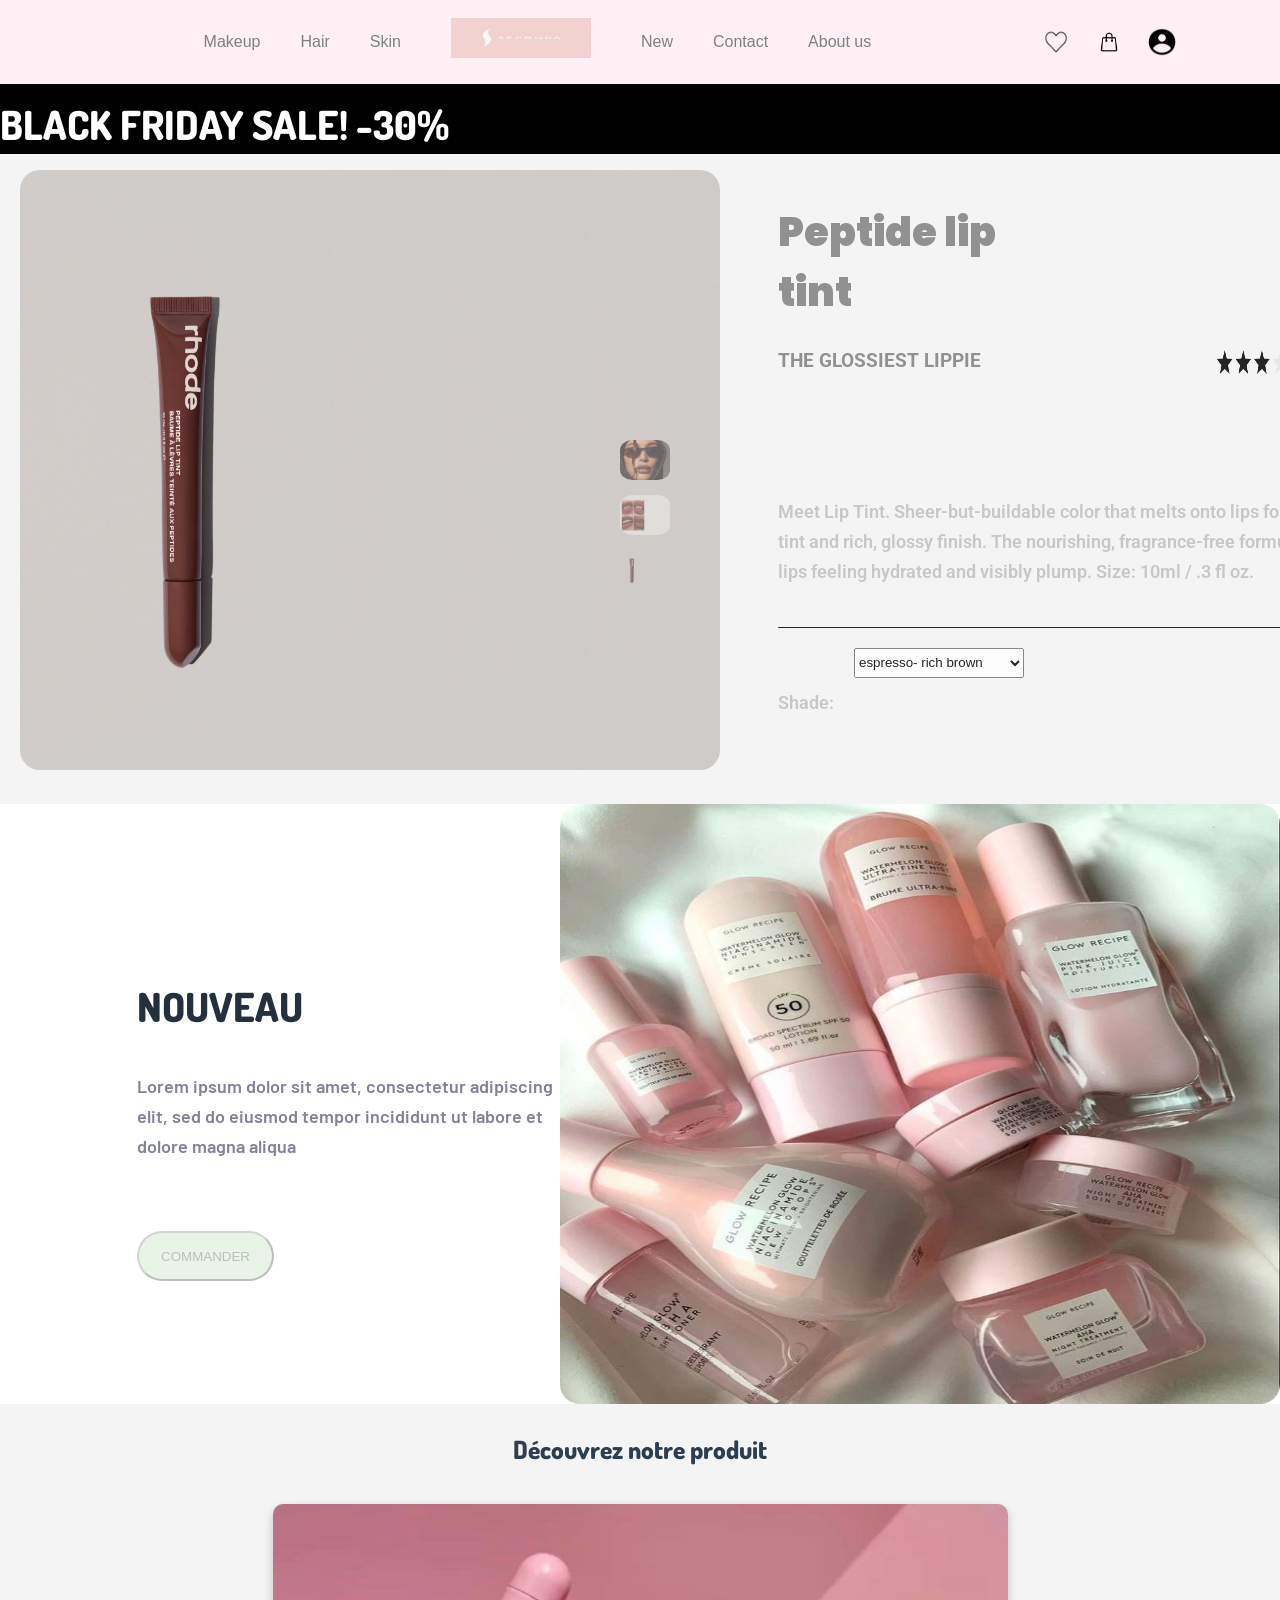
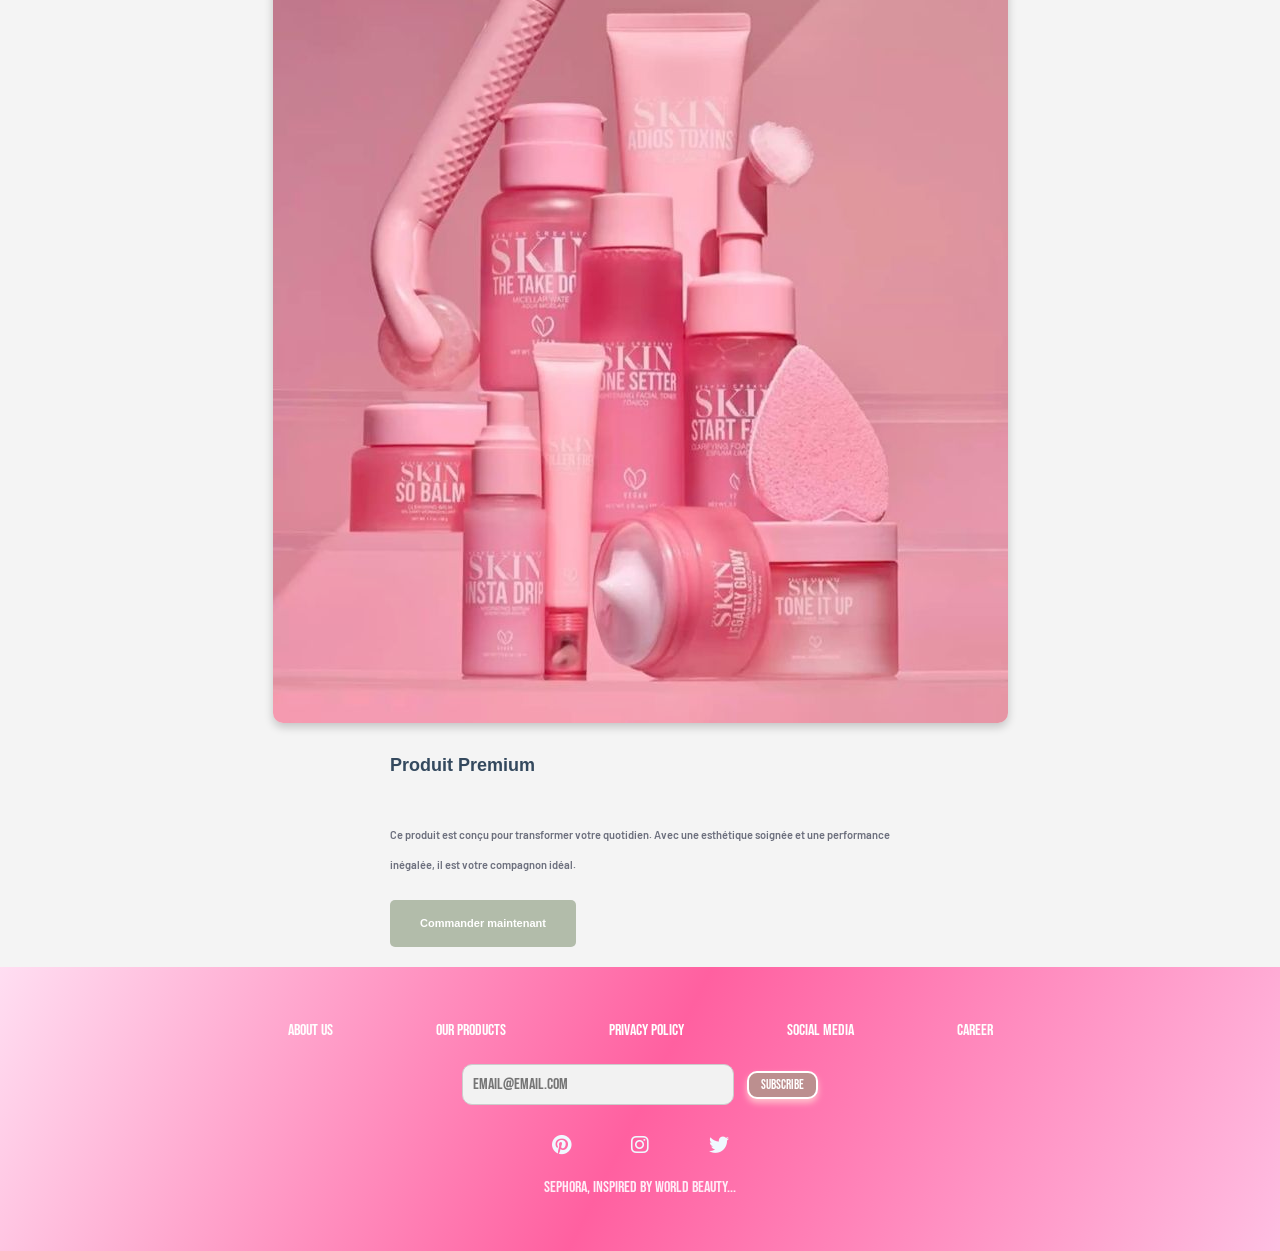
==== projet page2.html @ c13d5338 "Update projet page2.html" ====
<!DOCTYPE html>
<html lang="en">
<head>
    <meta charset="UTF-8">
    <title>Projet page2</title>
    <link rel="stylesheet" href="projet page2.css">
  <link href="https://cdnjs.cloudflare.com/ajax/libs/font-awesome/6.0.0-beta3/css/all.min.css" rel="stylesheet">
      
    <link rel="preconnect" href="https://fonts.googleapis.com">
<link rel="preconnect" href="https://fonts.gstatic.com" crossorigin>
<link href="https://fonts.googleapis.com/css2?family=Bebas+Neue&display=swap" rel="stylesheet">
    
    <link rel="preconnect" href="https://fonts.googleapis.com">
    <link rel="preconnect" href="https://fonts.gstatic.com" crossorigin>
    <link href="https://fonts.googleapis.com/css2?family=Poppins:ital,wght@0,100;0,200;0,300;0,400;0,500;0,600;0,700;0,800;0,900;1,100;1,200;1,300;1,400;1,500;1,600;1,700;1,800;1,900&display=swap" rel="stylesheet">
    <link rel="preconnect" href="https://fonts.googleapis.com">
    <link rel="preconnect" href="https://fonts.gstatic.com" crossorigin>
    <link href="https://fonts.googleapis.com/css2?family=Roboto:ital,wght@0,100;0,300;0,400;0,500;0,700;0,900;1,100;1,300;1,400;1,500;1,700;1,900&display=swap" rel="stylesheet">
      <link rel="preconnect" href="https://fonts.googleapis.com">
<link rel="preconnect" href="https://fonts.gstatic.com" crossorigin>
<link href="https://fonts.googleapis.com/css2?family=Edu+AU+VIC+WA+NT+Arrows:wght@400..700&display=swap" rel="stylesheet">
<link rel="preconnect" href="https://fonts.googleapis.com">
<link rel="preconnect" href="https://fonts.gstatic.com" crossorigin>
<link href="https://fonts.googleapis.com/css2?family=Sevillana&display=swap" rel="stylesheet">
<link rel="preconnect" href="https://fonts.googleapis.com">
<link rel="preconnect" href="https://fonts.gstatic.com" crossorigin>
<link href="https://fonts.googleapis.com/css2?family=Shadows+Into+Light&display=swap" rel="stylesheet">
<link rel="preconnect" href="https://fonts.googleapis.com">
<link rel="preconnect" href="https://fonts.gstatic.com" crossorigin>
<link href="https://fonts.googleapis.com/css2?family=Quattrocento:wght@400;700&display=swap" rel="stylesheet">
 <link rel="preconnect" href="https://fonts.googleapis.com">
<link rel="preconnect" href="https://fonts.gstatic.com" crossorigin>
<link href="https://fonts.googleapis.com/css2?family=Dosis:wght@200..800&display=swap" rel="stylesheet">
<link rel="preconnect" href="https://fonts.googleapis.com">
<link rel="preconnect" href="https://fonts.gstatic.com" crossorigin>
<link href="https://fonts.googleapis.com/css2?family=Barlow:ital,wght@0,100;0,200;0,300;0,400;0,500;0,600;0,700;0,800;0,900;1,100;1,200;1,300;1,400;1,500;1,600;1,700;1,800;1,900&display=swap" rel="stylesheet">
</head>
<body>
    <header>
        <div class="box">
            <nav>
            
              <a href="">Makeup</a>
              <a href="">Hair</a>
              <a href="">Skin</a>
           </nav>
           <div class="pic">
              <img src="Sephora rose.jpg" alt="">
           </div>
           <div class="things">
              <a href="projet.html">New</a>
              <a href="">Contact</a>
              <a href="">About us</a>
           </div>
        </div>
        
        <div class="amenities">
            <img src="heart icon.png" alt="">
            <img src="bag icon.png" alt="">
            <img src="login icon.png" alt="">
        </div>
        
    </header>
    <div class="titre">
        <h1>BLACK FRIDAY SALE!  -30%</h1>
    </div>
    <div class="stuff">
        <div class="left">
            <img src="rhode lip.webp" alt="">
            <div class="minis">
                 <img src="hailey.webp" alt="">
                 <img src="lips.webp" alt="">
                 <img src="rhode lip.webp" alt="">
            </div>
        </div>
        <div class="right">
            <div class="boite">
                <div class="line1">
                    <h1>Peptide lip tint</h1>
                    <img src="blackfriday.png" alt="">
                </div>
                <div class="line2">
                    <h3>THE GLOSSIEST LIPPIE</h3>
                    <img src="rating-removebg-preview.png" alt="">
                    <p>(425)</p>
                </div>
                <p>Meet Lip Tint. Sheer-but-buildable color that melts onto lips for a hint of tint and rich, glossy finish. The nourishing, fragrance-free formula leaves lips feeling hydrated and visibly plump. Size: 10ml / .3 fl oz.</p>
                <div class="trait"></div>
                <div class="choice">
                    <p>Shade: </p>
                    <select name="shades" id="shades">
                       <option value="espresso" selected>espresso- rich brown</option>
                       <option value="latte">latte- rose taupe</option>
                       <option value="mocha">mocha- spiced brown</option>
                       <option value="vanilla">vanilla- clear</option>
                    </select>
                </div>
                
            </div>
        </div>
    </div>


<div class="card">
            <div class="contents">
                <h1>NOUVEAU</h1>
                <p>Lorem ipsum dolor sit amet, consectetur adipiscing elit, sed do eiusmod tempor incididunt ut labore et dolore magna aliqua </p>
                <button>COMMANDER </button>
            </div>
            <div class="image-1">
                <img src="prod%20.jpg" alt="">
            </div>
        </div>
    <div class="product-page">
   
        <h1 class="product-title">Découvrez notre produit </h1>

  
        <div class="product-section">
            
            <div class="product-media">
                <img src="SKIN.jpg" alt="Image du produit">
            </div>

            
            <div class="product-info">
                <h2>Produit Premium</h2>
                <p>Ce produit est conçu pour transformer votre quotidien. Avec une esthétique soignée et une performance inégalée, il est votre compagnon idéal.</p>
                <a href="" class="order-button">Commander maintenant</a>
            </div>
        </div>
    </div>

    <footer>
  <div class="footer">

    <div class="row">
      <ul>
        <li><a href="#">About us</a></li>
        <li><a href="#">Our Products</a></li>
        <li><a href="#">Privacy Policy</a></li>
        <li><a href="#">Social media</a></li>
        <li><a href="#">Career</a></li>
      </ul>
    </div>

    <div class="inscription">
      <input class="email-input" type="text" placeholder="email@email.com">
      <input class="subscribe-button" type="submit" value="subscribe">
    </div>
    <div class=reseaux-niska>
    <i1 class="fa-brands fa-pinterest"></i1>
   <i2 class="fa-brands fa-instagram"></i2>
   <i3 class="fa-brands fa-twitter"></i3>
    </div>
    <div class="row">
      Sephora, inspired by world beauty...
    </div>
  </div>
</footer>

</body>
</html>
---- projet page2.css ----
* {
    margin: 0;
    padding: 0;
}

header{
  display :flex;
  justify-content: space-around;
  padding: 18px;
  background-color: #FFF0F5;
}
.box{
    display:flex; 
    margin-left: 100px;
}
nav {
    display: flex;
    align-items: center;
    gap: 40px;
}
.pic img{
    width: 140px;
    margin:0px 50px 0px 50px;

}
.things{
    display: flex;
    align-items: center;
    gap: 40px;
    

}
header img{
    width: 40px;
    height: 40px; 
}
.amenities{
    float:right; 
    display:flex; 
    align-items: center;
    gap:25px; 
}
.amenities img {
    height:28px; /* Ajustez la taille des icônes */
    width: 28px; /* Taille uniforme des icônes */
    cursor: pointer; /* Change le curseur au survol */
  }
a{
    text-decoration: none;
    color: grey;
}
.titre{
    height:55px;
    text-align:center;
    background-color: black;
    padding-top: 15px;
}
.titre h1{
    color:white; 
}
.stuff{
    display:flex;
    height:600px; 
    margin-top: 20px;
    align-items: center;
   
}
.left img{
    width:700px; 
    border-radius: 20px;
    height:600px; 
    margin-left: 20px;
    position: relative;
}
.minis{
    display:flex; 
    align-items: center;
    flex-direction: column;
    gap:15px;
    position:absolute; 
    top:440px; 
    left:600px; 

}
.minis img{
    border-radius: 25%;
    width:50px;
    height:40px; 
    opacity: 50%;

}
.right{
     width:720px; 
     padding-bottom:49px;
}
.boite{
    height:600px;
    margin-left: 45px; 
    margin-right:45px;
    background-color:#F5F5F5;
    opacity: 85%;
    border-radius: 20px;
    padding-left: 13px;

}
.line1{
    display:flex; 
    margin-bottom: 25px;
    margin-top: 55px;
    gap:290px;
}
.line1 h1{
    font-family: "Poppins", sans-serif;
    font-weight: 1000;
    line-height: 60px;
    color: gray; 
    margin-top: 25px;
}
.line1 img{
    width: 80px; 
    height:80px; 
    margin-top: 25px;
    
}
.line2{
    display:flex;  
    margin-bottom: 35px;

}
.line2 h3{
    margin-right: 230px;
}
.line2 img{
    height:30px; 
    width:100px; 
}
.line2 h3{
    font-family: "Roboto", sans-serif;
    color:gray; 
}
.boite p{
    margin-bottom: 40px;
    font-family: "Roboto", sans-serif;
    line-height: 30px;
    color:#C0C0C0; 
    
}
.trait {
    height:1px; 
    width:600px; 
    background-color: black;
    margin-bottom:20px;
    border-radius: 25px;
}
.choice{
    display:flex; 
    gap:20px;
    
}
select{
    width:170px; 
    height:30px;
    
}
body {
    font-family: Arial, sans-serif;
    margin: 0px;
    padding: 0px;
    background-color: #f4f4f4;
    color: #333;
    line-height: 1.6;
}


.product-page {
    max-width: 1200px;
    margin: 0 auto;
    padding: 20px;
}


.product-title {
    text-align: center;
    font-size: 25px;
    margin-bottom: 30px;
    color: #2c3e50;
}


.product-section {
    display: flex;
    flex-wrap: wrap;
    gap: 20px;
    justify-content: center;
    align-items: center;
}


.product-media img {
    width: 100%;
    border-radius: 10px;
    box-shadow: 0 4px 10px rgba(0, 0, 0, 0.2);
}


.product-info {
    width: 500px;
    text-align: left;
}

.product-info h2 {
    font-size: 18px;
    margin-bottom: 10px;
    color: #34495e;
}

.product-info p {
    font-size: 11px;
    margin-bottom: 20px;
    color: #6c6f7d;
}


.order-button {
    display: inline-block;
    background-color: #b2bcaa;
    color: #fff;
    padding: 15px 30px;
    text-decoration: none;
    font-size: 11px;
    font-weight: bold;
    border-radius: 5px;
    transition: background-color 0.3s ease;
}


.card{
display: flex;
justify-content: space-between;
width: 100%;
height: 600px;
background-color: white;
margin-top: 30px;
}
.card img{
   width: 720px;
   height: 600px;
   float: right;
    border-radius: 20px;
}
.contents{
   width: 445px;
   height: 246px;
    margin-top: 177px;
    margin-left: 137px;
}
.contents button{
    position: relative;
    top:30px;
    width: 137px;
    height: 50px;
    border-radius: 28px;
    opacity: 25%;
    background-color:#a6d49f;
    color:black;
}
p{
    margin-top: 40px;
    font-family: "Barlow",sans-serif;
    font-size: 18px;
    font-weight: 600;
    line-height: 30px;
    color:#808397;
    margin-bottom: 40px;
}
 h1{
    font-family: "Dosis",sans-serif;
    font-size: 40px;
    font-weight: 800;
    line-height: 50.56px;
    text-align: left;
    color:#24303E;
}
.card a{
    font-family: "Dosis",sans-serif;
    font-size: 15px;
    font-weight: 800;
    line-height: 25px;
    letter-spacing: 1px;
    text-align: left;
    text-underline-position: from-font;
    text-decoration-line: #FAD400;
    margin-top:40px;
}

.shade-selector {
    display: flex;
    flex-direction: column;
    align-items: flex-start;
    gap: 15px;
    margin-top: 40px;
}

.shade-group {
    display: flex;
    flex-direction: column;
    gap: 10px;
}

.shade-title {
    font-size: 16px;
    font-weight: bold;
    color: black;
}

.shades {
    display: flex;
    gap: 10px;
}

.shade-circle {
    width: 30px;
    height: 30px;
    border-radius: 50%;
    border: 1px solid #ddd;
    box-shadow: 0 2px 4px rgba(0, 0, 0, 0.1);
    cursor: pointer;
}

.buy-button {
    background-color: #4b2e1c; /* Brown color */
    color: white;
    padding: 10px 25px;
    border-radius: 25px; /* Rounded edges */
    text-align: center;
    font-size: 16px;
    font-weight: bold;
    box-shadow: 0 4px 6px rgba(0, 0, 0, 0.2);
    cursor: pointer;
}

.footer {
      padding: 30px 0;
      text-align: center;
      font-family: "Bebas Neue", sans-serif;
      font-weight: 400;
      font-style: normal;
      background: rgb(255, 190, 226);
      background: linear-gradient(297deg, rgba(255, 190, 226, 1) 0%, rgba(255, 96, 160, 1) 50%, rgba(255, 222, 242, 1) 100%);
    }

    .footer .row {
      width: 100%;
      margin: 1% 0;
      padding: 0.6% 0;
      color: #ffedf7;
      font-size: 16px;
    }

    .footer .row a {
      text-decoration: none;
      color: white;
      transition: 0.5s;
    }

    .footer .row a:hover {
      color: white;
         font-weight: bolder;
        
    }

    .footer .row ul {
      width: 100%;
    }

    .footer .row ul li {
      display: inline-block;
      margin: 0px 50px;
    }



.email-input {
  background-color: #f2f2f2;  
  border-radius: 10px;          
  border: 1px solid #ccc; 
  padding: 10px;         
  font-size: 16px;     
  width: 250px;          
  margin-right: 10px;  
    font-family: "Bebas Neue", sans-serif;
}

.email-input:focus {
  border-color: darkseagreen;
  outline: none;    
}

.subscribe-button {

  border-radius: 10px;     
  color: white;           
  background-color: rosybrown;
  padding-left: 0.75rem;         
  padding-right: 0.75rem; 
  padding-top: 0.25rem;       
  padding-bottom: 0.25rem;      
  border: 2px solid white; 
  transition: all 0.3s ease;  
  box-shadow: 0px 4px 6px pink;
    font-family: "Bebas Neue", sans-serif;
    
cursor: pointer;
}

.subscribe-button:hover {
  background-color: darkseagreen;
  border-color: white;   
}

.subscribe-button:focus {
  outline: none;               
  box-shadow: 0 0 8px; 
}

.reseaux-niska {
    justify-content: center; 
    padding-top: 30px;
    color: aliceblue;
    font-size: 20px;
    display: flex;   
    gap: 60PX;  
     cursor: pointer;
}
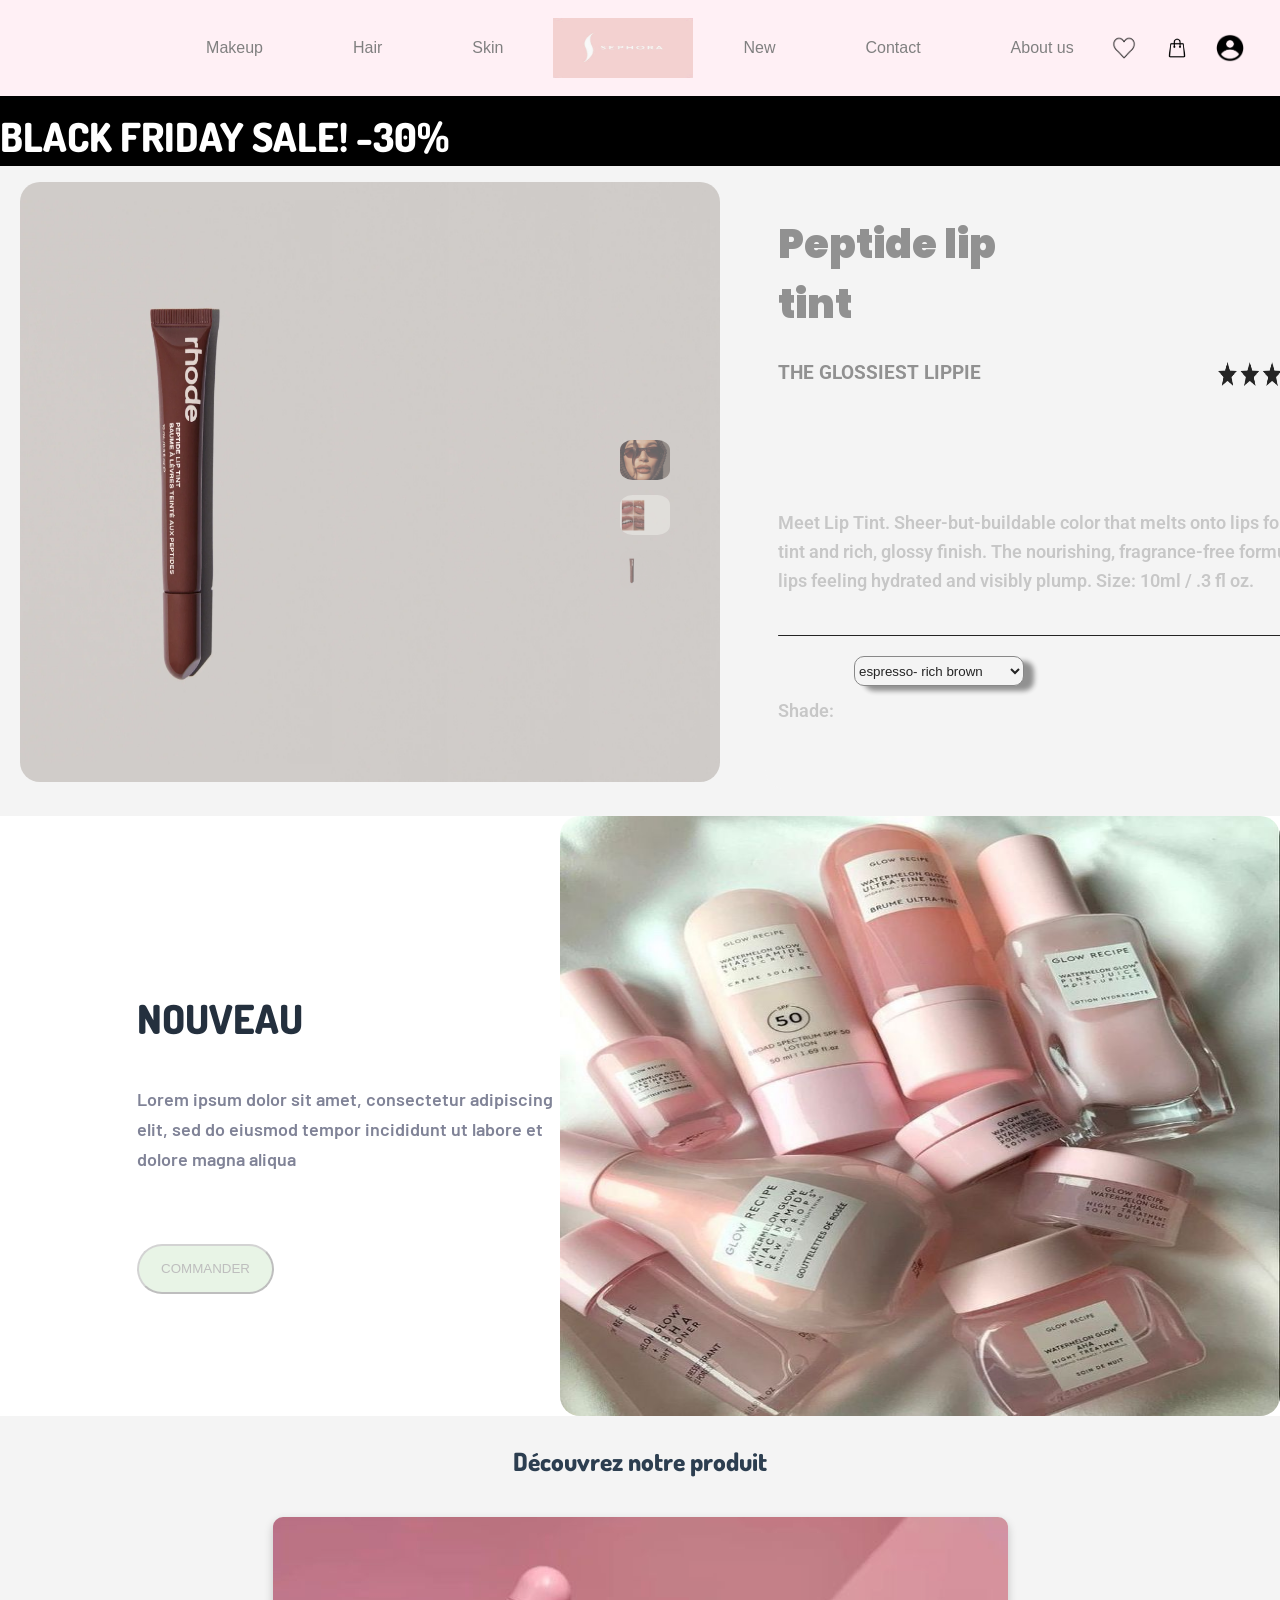
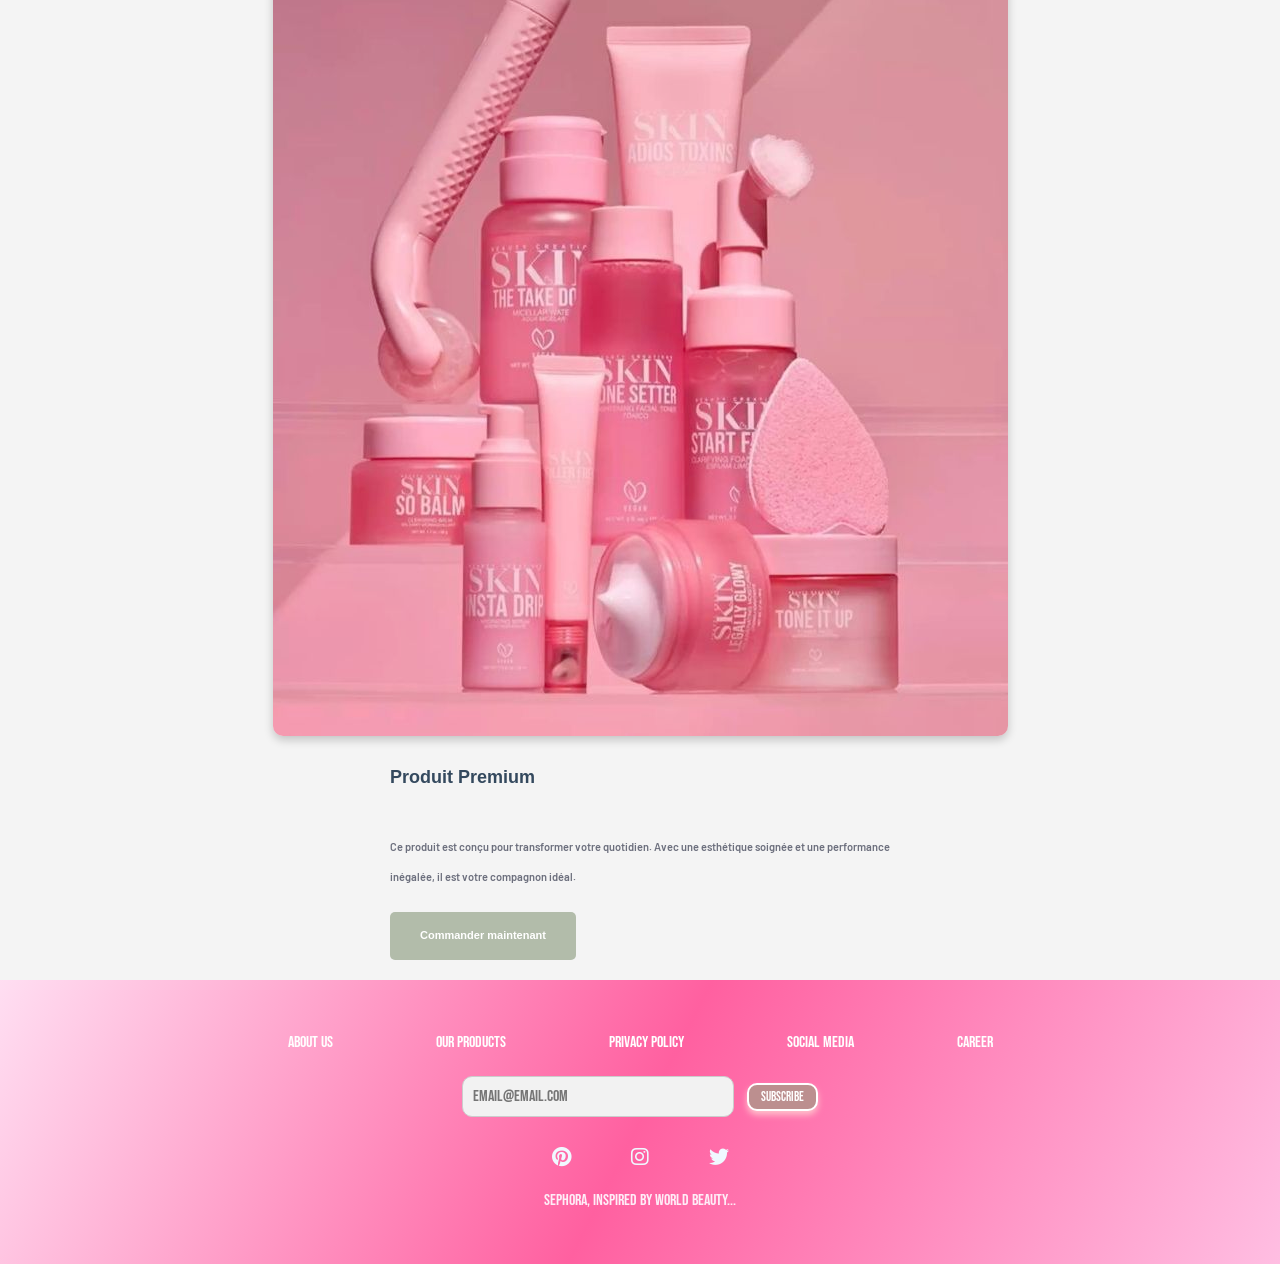
==== commit d17eae6a: "Update projet page2.html" ====
--- a/projet page2.html
+++ b/projet page2.html
@@ -99,8 +99,8 @@
             </div>
         </div>
     </div>
-
-
+    
+               
 <div class="card">
             <div class="contents">
                 <h1>NOUVEAU</h1>
--- a/projet page2.css
+++ b/projet page2.css
@@ -2,7 +2,6 @@
     margin: 0;
     padding: 0;
 }
-
 header{
   display :flex;
   justify-content: space-around;
@@ -11,22 +10,23 @@
 }
 .box{
     display:flex; 
-    margin-left: 100px;
+    margin-left: 170px;
+    height:60px;
 }
 nav {
     display: flex;
     align-items: center;
-    gap: 40px;
+    gap: 90px;
 }
 .pic img{
     width: 140px;
     margin:0px 50px 0px 50px;
-
+    height:60px;
 }
 .things{
     display: flex;
     align-items: center;
-    gap: 40px;
+    gap: 90px;
     
 
 }
@@ -132,7 +132,7 @@
 }
 .line2 img{
     height:30px; 
-    width:100px; 
+    width:120px; 
 }
 .line2 h3{
     font-family: "Roboto", sans-serif;
@@ -141,8 +141,9 @@
 .boite p{
     margin-bottom: 40px;
     font-family: "Roboto", sans-serif;
-    line-height: 30px;
+    line-height: 29px;
     color:#C0C0C0; 
+    
     
 }
 .trait {
@@ -160,8 +161,12 @@
 select{
     width:170px; 
     height:30px;
-    
-}
+    background-color:#F5F5F5;
+    box-shadow: 10px 5px 5px grey;
+    border-radius: 10px;
+    
+} 
+/*pourquoi body?*/
 body {
     font-family: Arial, sans-serif;
     margin: 0px;
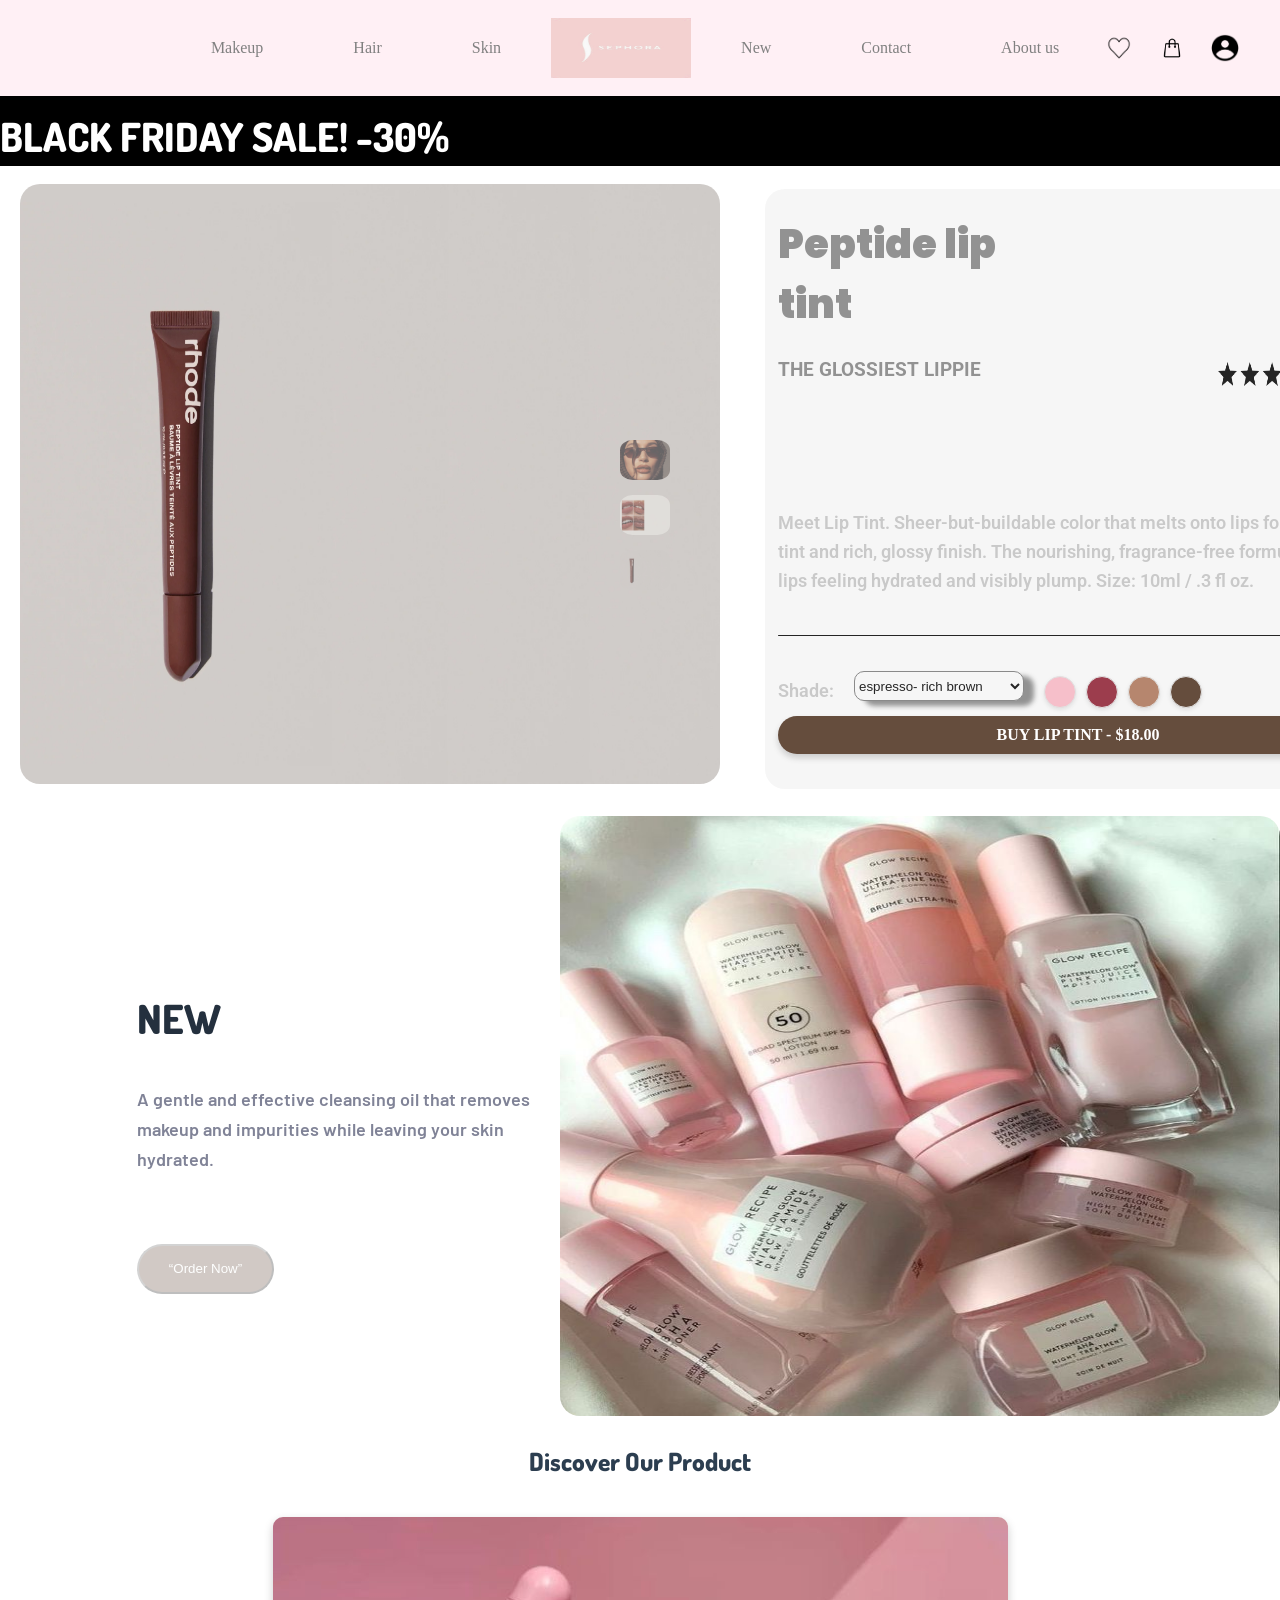
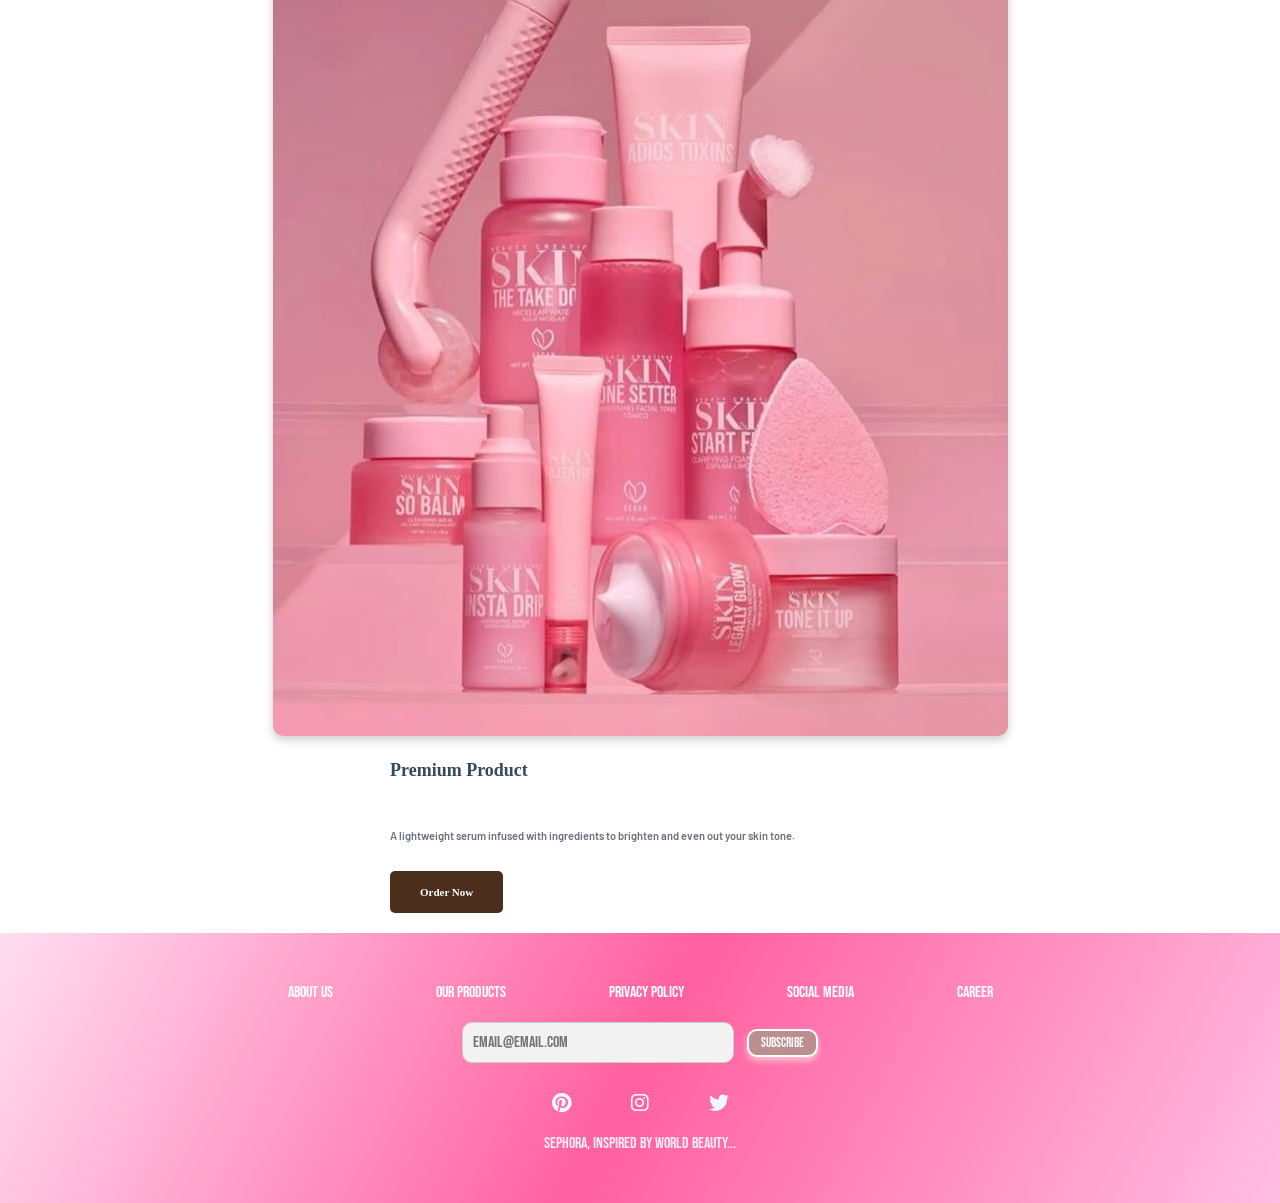
==== commit 5822066c: "Add files via upload" ====
--- a/projet page2.html
+++ b/projet page2.html
@@ -50,7 +50,7 @@
            <div class="things">
               <a href="projet.html">New</a>
               <a href="">Contact</a>
-              <a href="">About us</a>
+              <a href="projet page3.html">About us</a>
            </div>
         </div>
         
@@ -94,18 +94,31 @@
                        <option value="mocha">mocha- spiced brown</option>
                        <option value="vanilla">vanilla- clear</option>
                     </select>
+                       <div class="shade-selector">
+        
+            <div class="shades">
+                <div class="shade-circle1" ></div>
+                <div class="shade-circle2" ></div>
+                <div class="shade-circle3" ></div>
+                <div class="shade-circle4" ></div>
+            </div>
+            </div>
+
                 </div>
-                
-            </div>
+                         <div class="buy-button">
+            BUY LIP TINT - $18.00
         </div>
     </div>
+        </div>
+    </div>
+    
     
                
 <div class="card">
             <div class="contents">
-                <h1>NOUVEAU</h1>
-                <p>Lorem ipsum dolor sit amet, consectetur adipiscing elit, sed do eiusmod tempor incididunt ut labore et dolore magna aliqua </p>
-                <button>COMMANDER </button>
+                <h1>NEW</h1>
+                <p> A gentle and effective cleansing oil that removes makeup and impurities while leaving your skin hydrated. </p>
+                <button>“Order Now”</button>
             </div>
             <div class="image-1">
                 <img src="prod%20.jpg" alt="">
@@ -113,7 +126,7 @@
         </div>
     <div class="product-page">
    
-        <h1 class="product-title">Découvrez notre produit </h1>
+        <h1 class="product-title">Discover Our Product</h1>
 
   
         <div class="product-section">
@@ -124,9 +137,9 @@
 
             
             <div class="product-info">
-                <h2>Produit Premium</h2>
-                <p>Ce produit est conçu pour transformer votre quotidien. Avec une esthétique soignée et une performance inégalée, il est votre compagnon idéal.</p>
-                <a href="" class="order-button">Commander maintenant</a>
+                <h2>Premium Product</h2>
+                <p>A lightweight serum infused with ingredients to brighten and even out your skin tone.</p>
+                <a href="" class="order-button">Order Now</a>
             </div>
         </div>
     </div>
--- a/projet page2.css
+++ b/projet page2.css
@@ -150,15 +150,16 @@
     height:1px; 
     width:600px; 
     background-color: black;
-    margin-bottom:20px;
     border-radius: 25px;
 }
 .choice{
     display:flex; 
     gap:20px;
+    height: 50px;
     
 }
 select{
+    margin-top:35px;
     width:170px; 
     height:30px;
     background-color:#F5F5F5;
@@ -166,15 +167,76 @@
     border-radius: 10px;
     
 } 
-/*pourquoi body?*/
-body {
-    font-family: Arial, sans-serif;
-    margin: 0px;
-    padding: 0px;
-    background-color: #f4f4f4;
-    color: #333;
-    line-height: 1.6;
-}
+                .shade-selector{
+    display: flex;
+    flex-direction: column;
+    gap:15px;
+    margin-top: 40px;
+}
+
+.shade-group{
+    display: flex;
+    gap: 10px;
+    width: 30px;
+    height: 30px;
+
+}
+
+.shade-circle1 {
+     width: 30px;
+    height: 30px;
+
+    background-color: #f5b5c1;
+      border-radius: 50%;
+    border: 1px solid #ddd;
+    box-shadow: 0 2px 4px rgba(0, 0, 0, 0.1);
+    cursor: pointer;
+}
+
+.shade-circle2{
+        width: 30px;
+    height: 30px;
+    background-color: #8b1c2e;
+      border-radius: 50%;
+    border: 1px solid #ddd;
+    box-shadow: 0 2px 4px rgba(0, 0, 0, 0.1);
+    cursor: pointer;
+}
+
+
+.shade-circle3{
+        width: 30px;
+    height: 30px;
+    background-color: #aa7255;
+      border-radius: 50%;
+    border: 1px solid #ddd;
+    box-shadow: 0 2px 4px rgba(0, 0, 0, 0.1);
+    cursor: pointer;
+}
+
+.shade-circle4{
+        width: 30px;
+    height: 30px;
+    background-color: #4b2e1c;
+      border-radius: 50%;
+    border: 1px solid #ddd;
+    box-shadow: 0 2px 4px rgba(0, 0, 0, 0.1);
+    cursor: pointer;
+
+}
+.buy-button {
+    background-color: #4b2e1c; /* Brown color */
+    color: white;
+    padding: 10px 25px;
+    border-radius: 25px; /* Rounded edges */
+    text-align: center;
+    font-size: 16px;
+    font-weight: bold;
+    box-shadow: 0 4px 6px rgba(0, 0, 0, 0.2);
+    cursor: pointer;
+    margin-top:30px;
+}
+                
 
 
 .product-page {
@@ -228,7 +290,7 @@
 
 .order-button {
     display: inline-block;
-    background-color: #b2bcaa;
+    background-color: #4b2e1c;
     color: #fff;
     padding: 15px 30px;
     text-decoration: none;
@@ -266,8 +328,8 @@
     height: 50px;
     border-radius: 28px;
     opacity: 25%;
-    background-color:#a6d49f;
-    color:black;
+    background-color:#4b2e1c;
+    color:white;
 }
 p{
     margin-top: 40px;
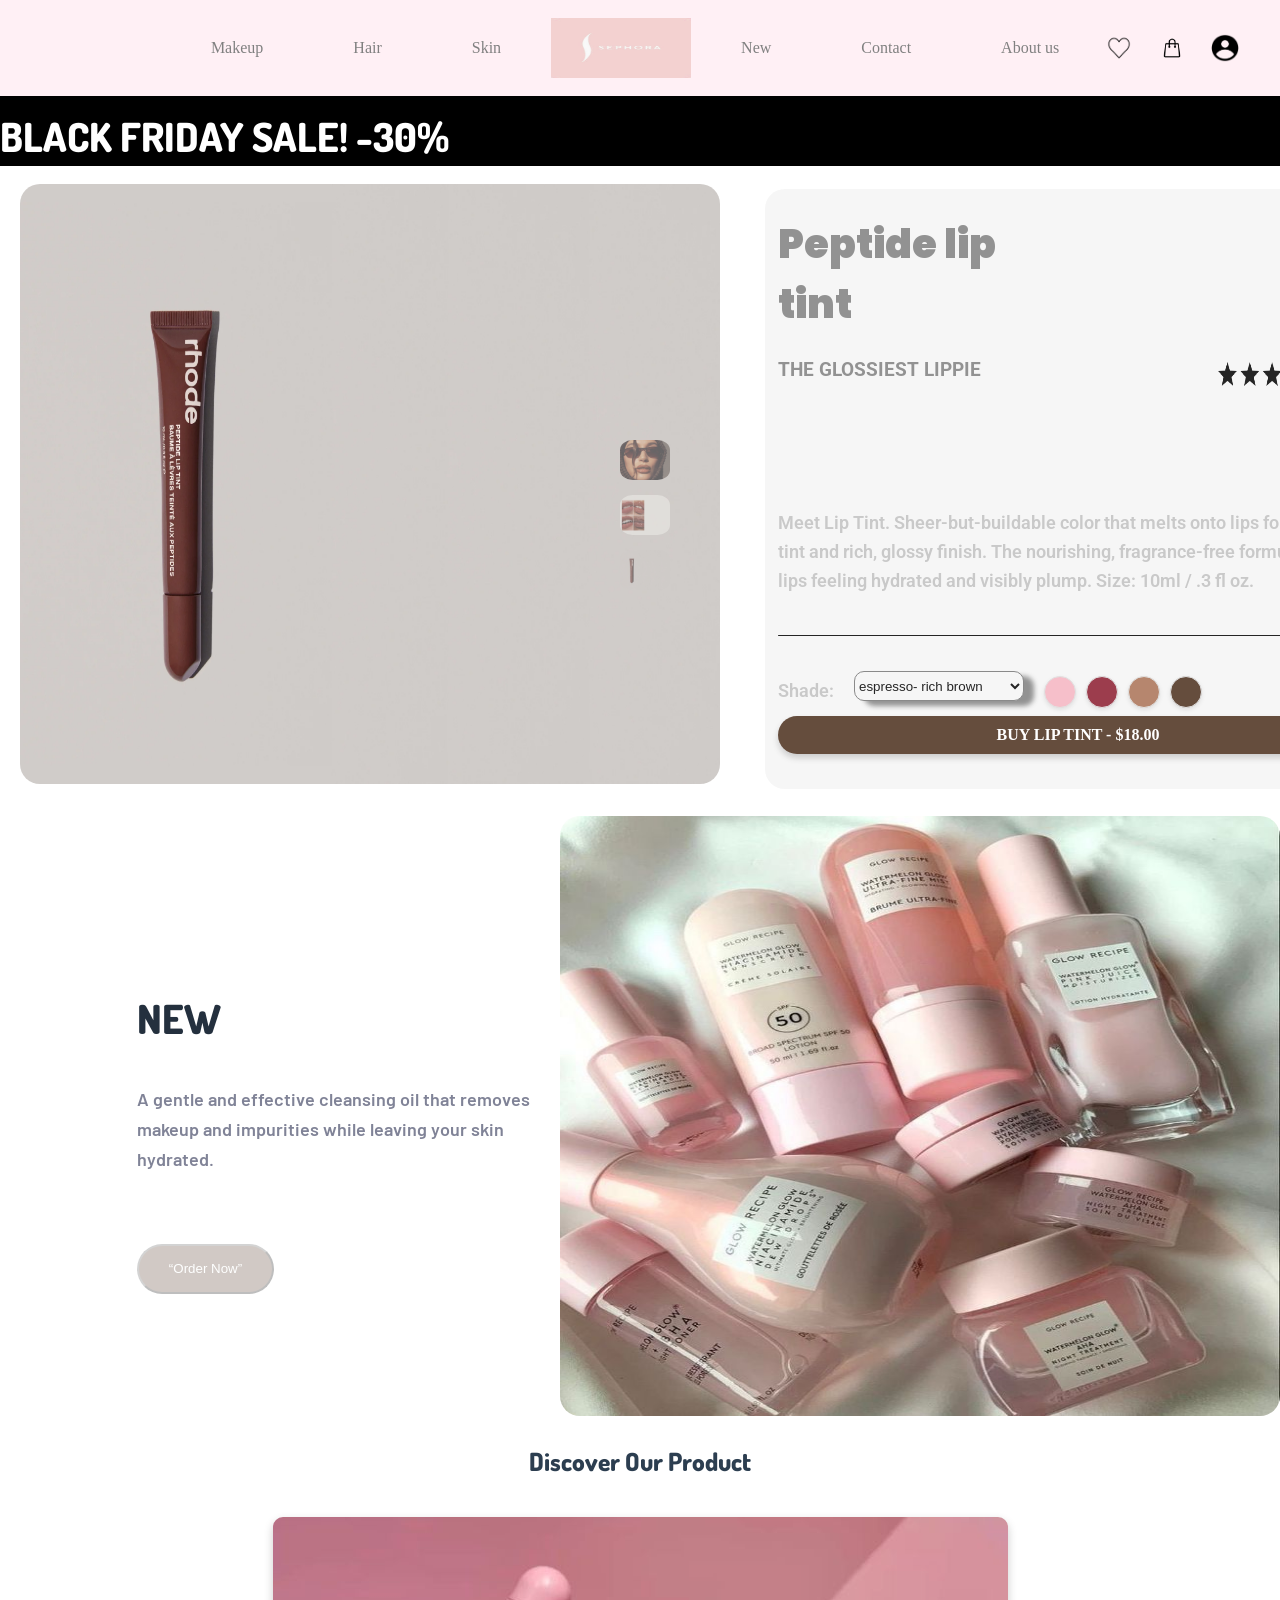
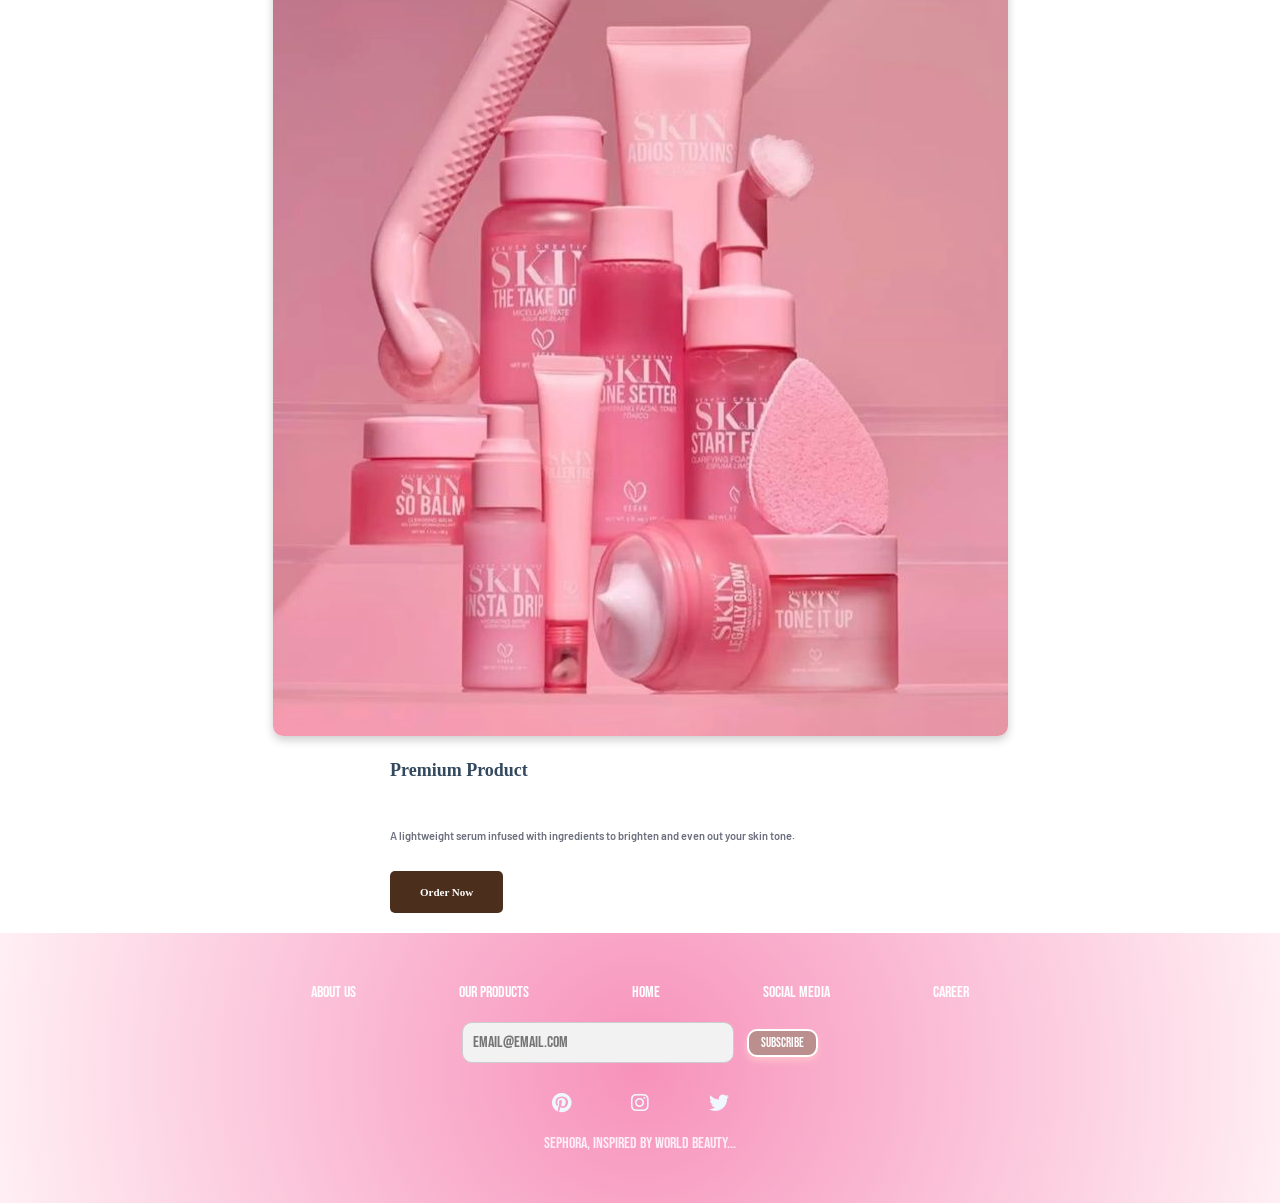
==== commit 61a22871: "Update projet page2.html" ====
--- a/projet page2.html
+++ b/projet page2.html
@@ -149,9 +149,10 @@
 
     <div class="row">
       <ul>
-        <li><a href="#">About us</a></li>
-        <li><a href="#">Our Products</a></li>
-        <li><a href="#">Privacy Policy</a></li>
+
+        <li><a href="projet page3.html">About us</a></li>
+        <li><a href="projet page2.html">Our Products</a></li>
+        <li><a href="projet.html">Home</a></li>
         <li><a href="#">Social media</a></li>
         <li><a href="#">Career</a></li>
       </ul>
--- a/projet page2.css
+++ b/projet page2.css
@@ -412,8 +412,9 @@
       font-family: "Bebas Neue", sans-serif;
       font-weight: 400;
       font-style: normal;
-      background: rgb(255, 190, 226);
-      background: linear-gradient(297deg, rgba(255, 190, 226, 1) 0%, rgba(255, 96, 160, 1) 50%, rgba(255, 222, 242, 1) 100%);
+
+    background: rgb(247,146,187);
+background: radial-gradient(circle, rgba(247,146,187,1) 0%, rgba(255,239,244,1) 100%);
     }
 
     .footer .row {
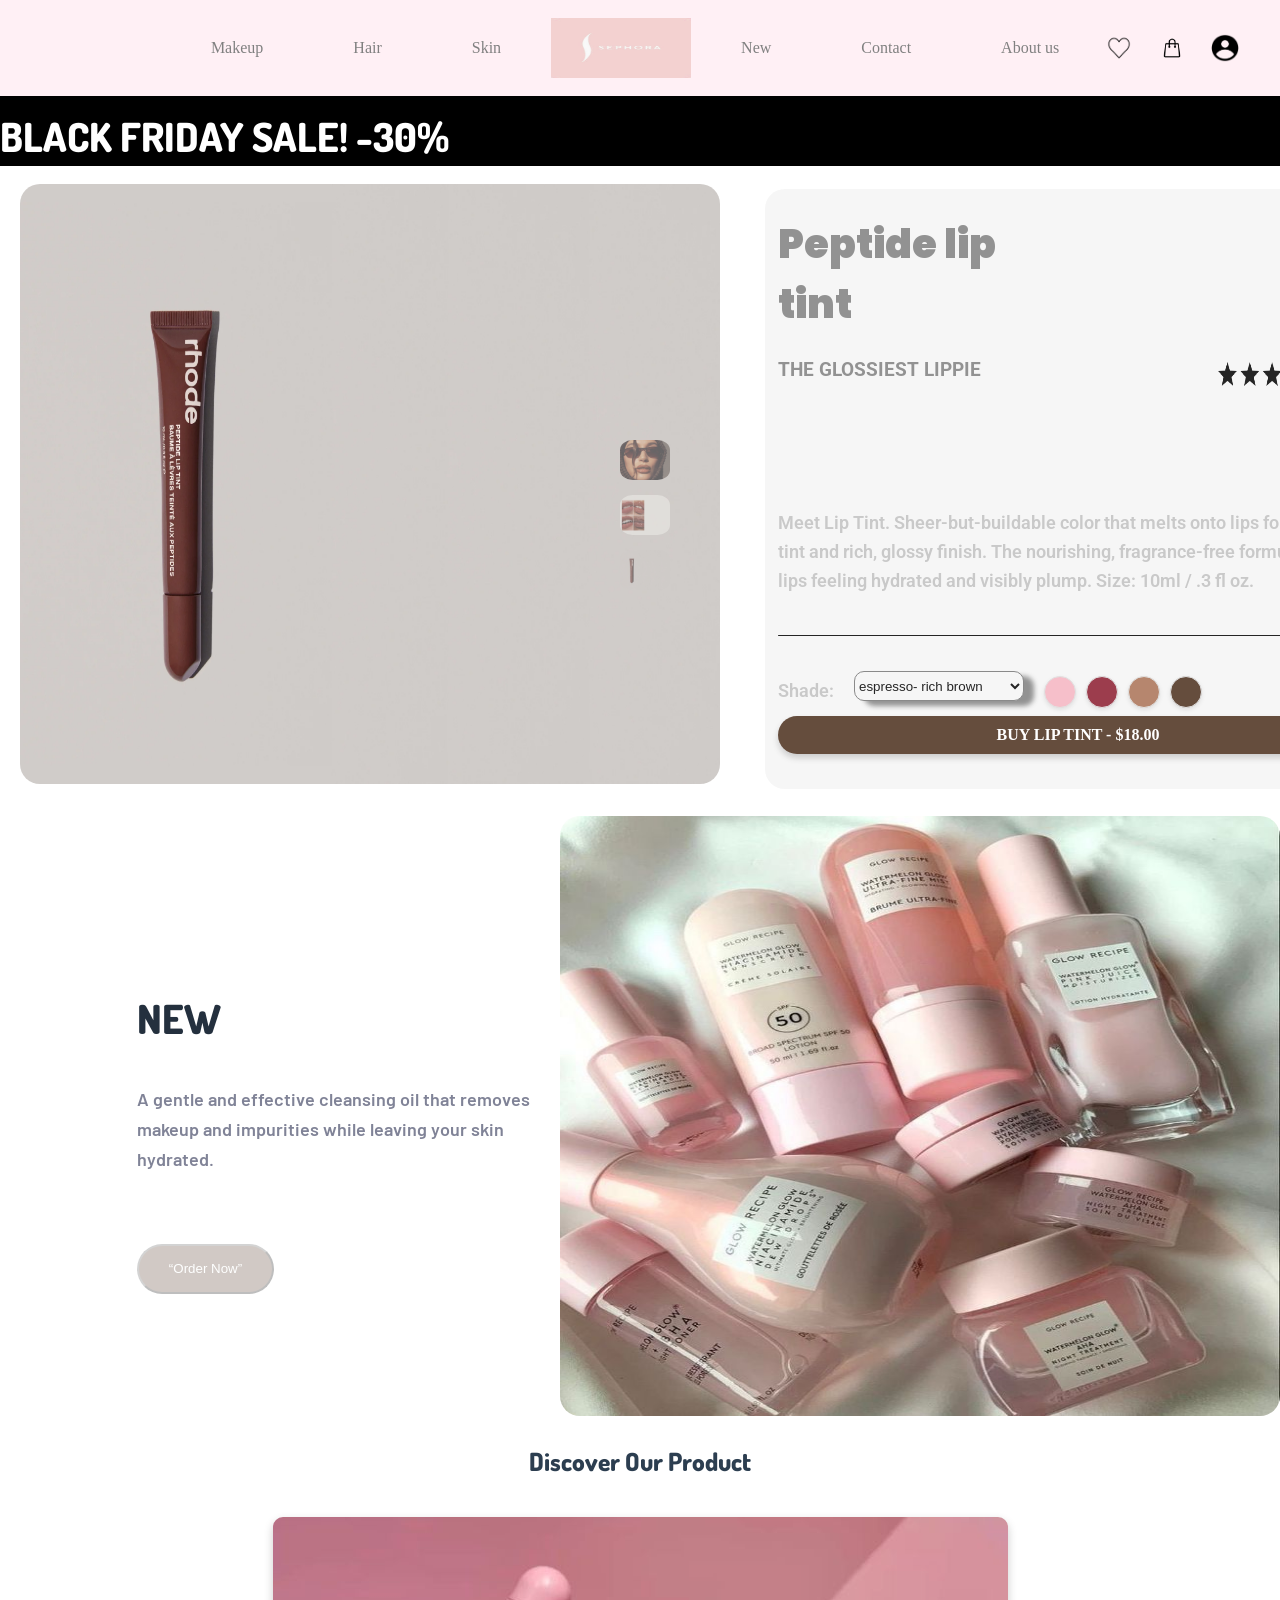
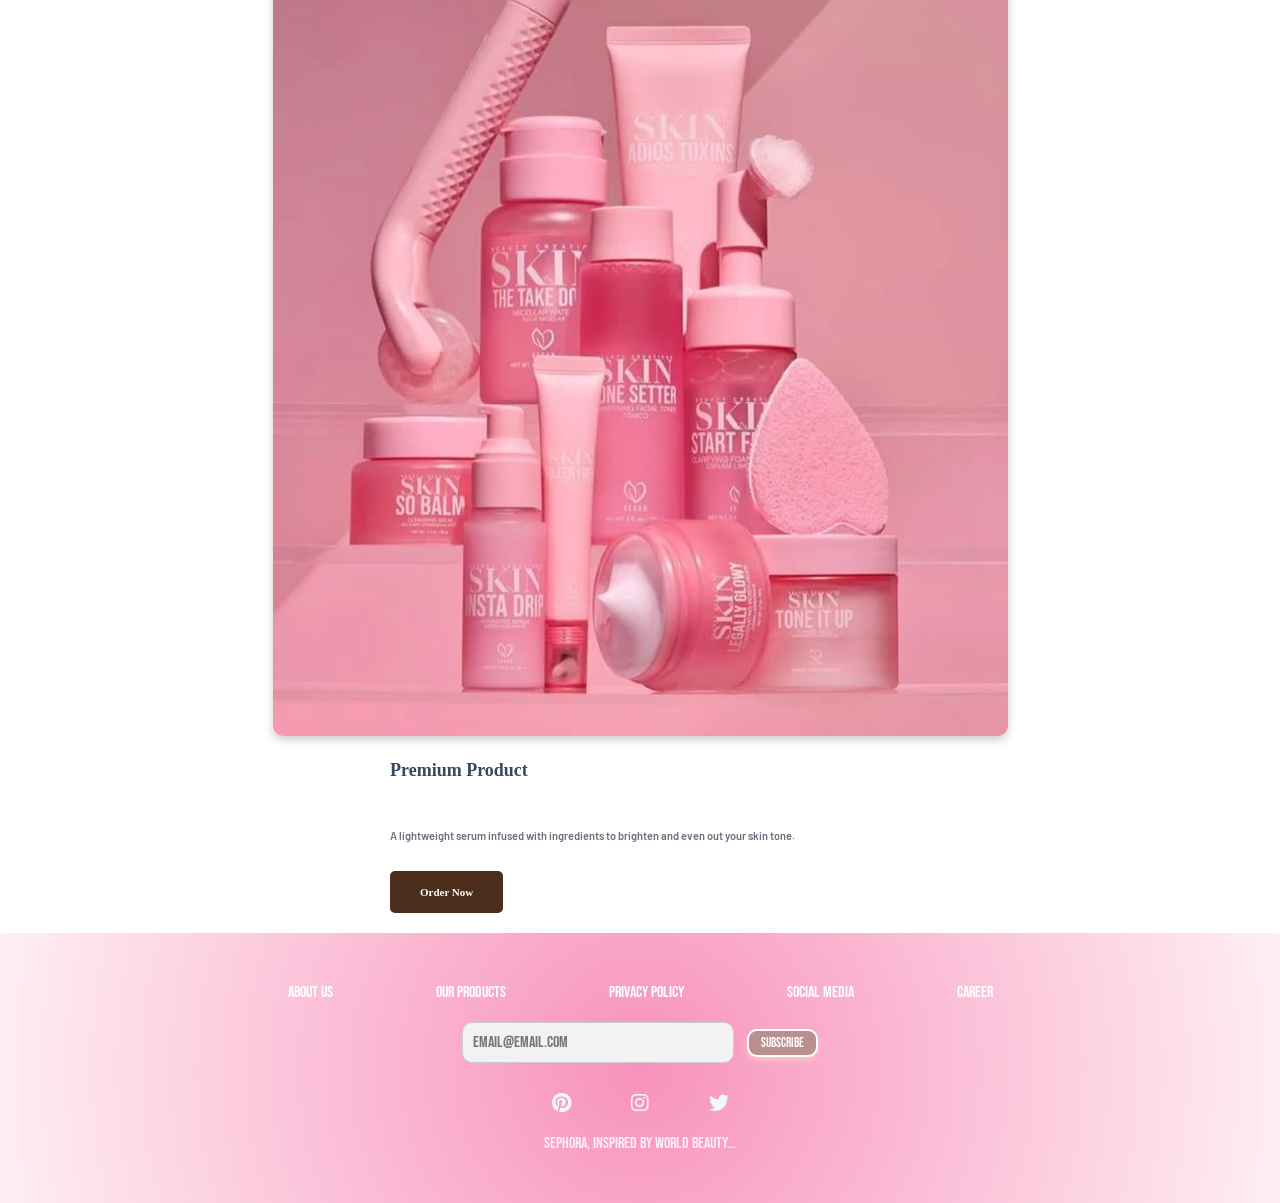
==== commit f7496084: "Update projet page2.html" ====
--- a/projet page2.html
+++ b/projet page2.html
@@ -149,10 +149,9 @@
 
     <div class="row">
       <ul>
-
-        <li><a href="projet page3.html">About us</a></li>
-        <li><a href="projet page2.html">Our Products</a></li>
-        <li><a href="projet.html">Home</a></li>
+        <li><a href="#">About us</a></li>
+        <li><a href="#">Our Products</a></li>
+        <li><a href="#">Privacy Policy</a></li>
         <li><a href="#">Social media</a></li>
         <li><a href="#">Career</a></li>
       </ul>
@@ -175,3 +174,10 @@
 
 </body>
 </html>
+
+            
+               
+            
+           
+          
+     
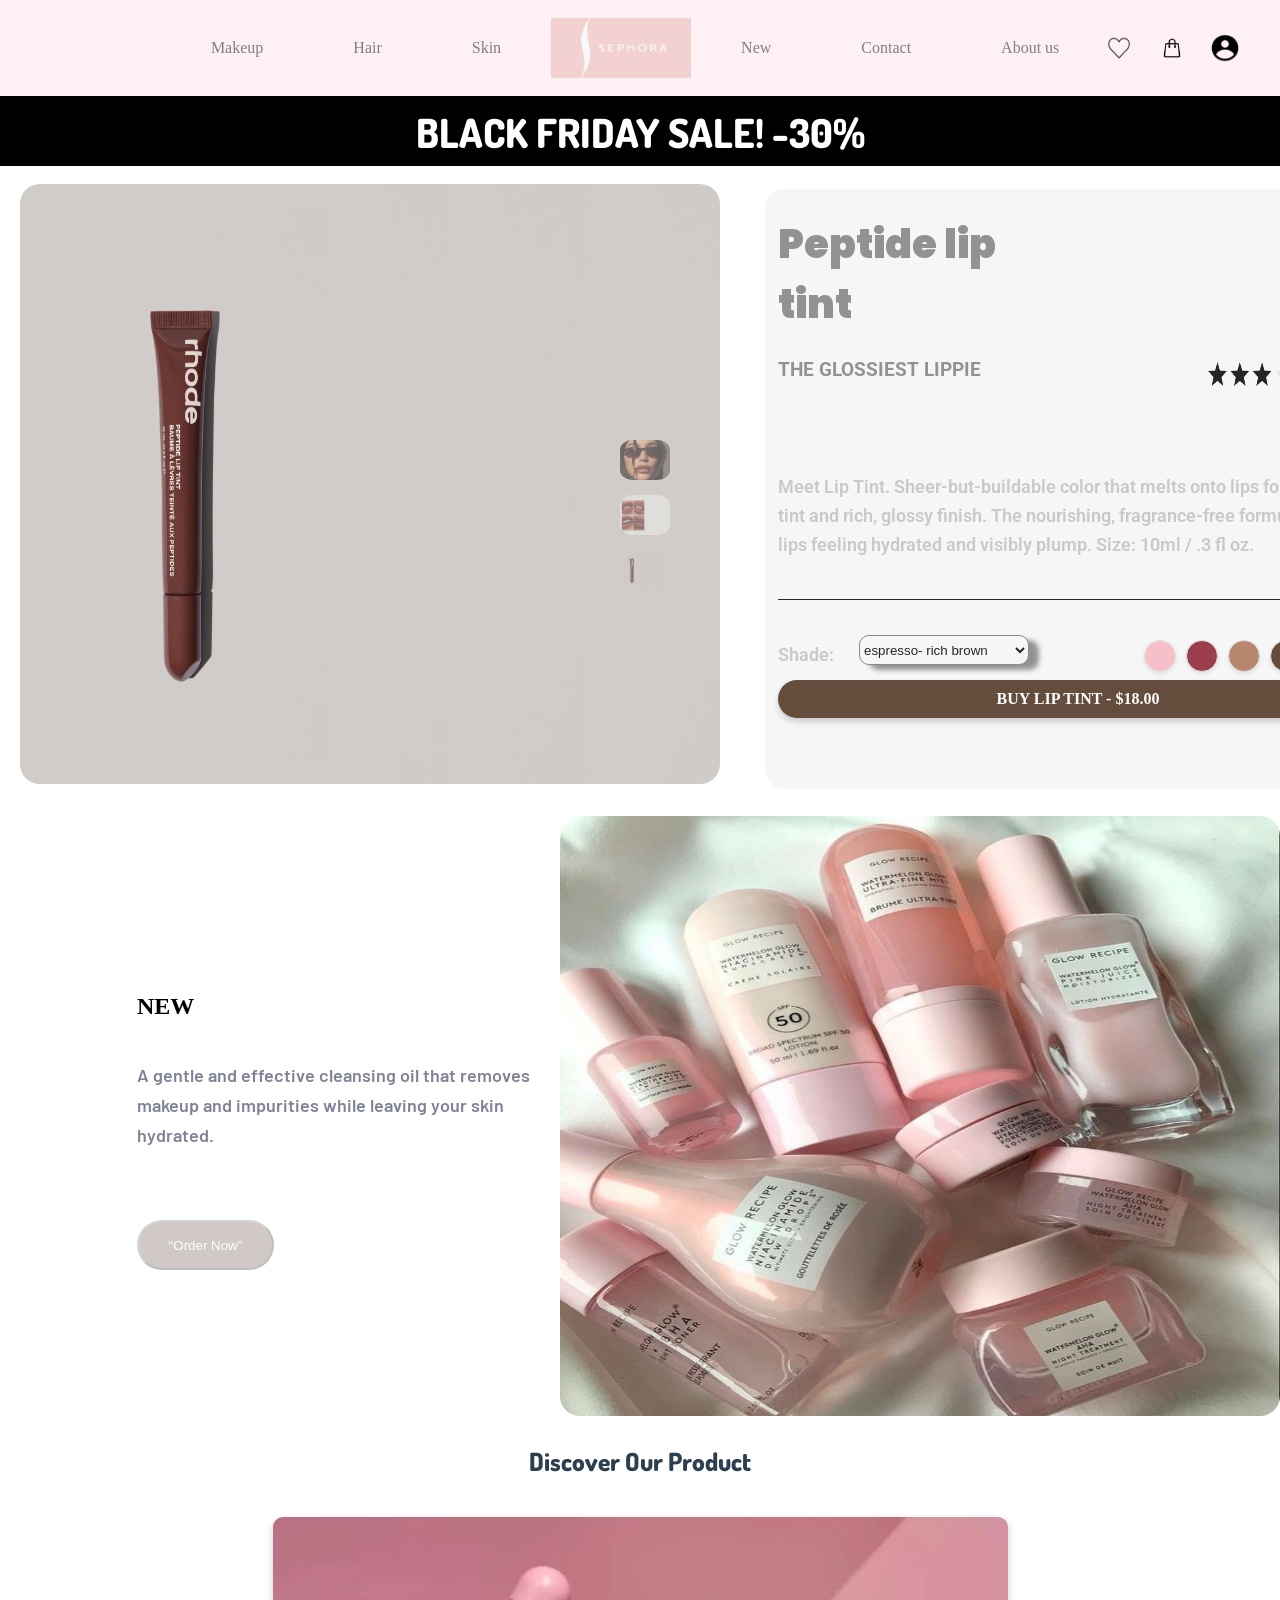
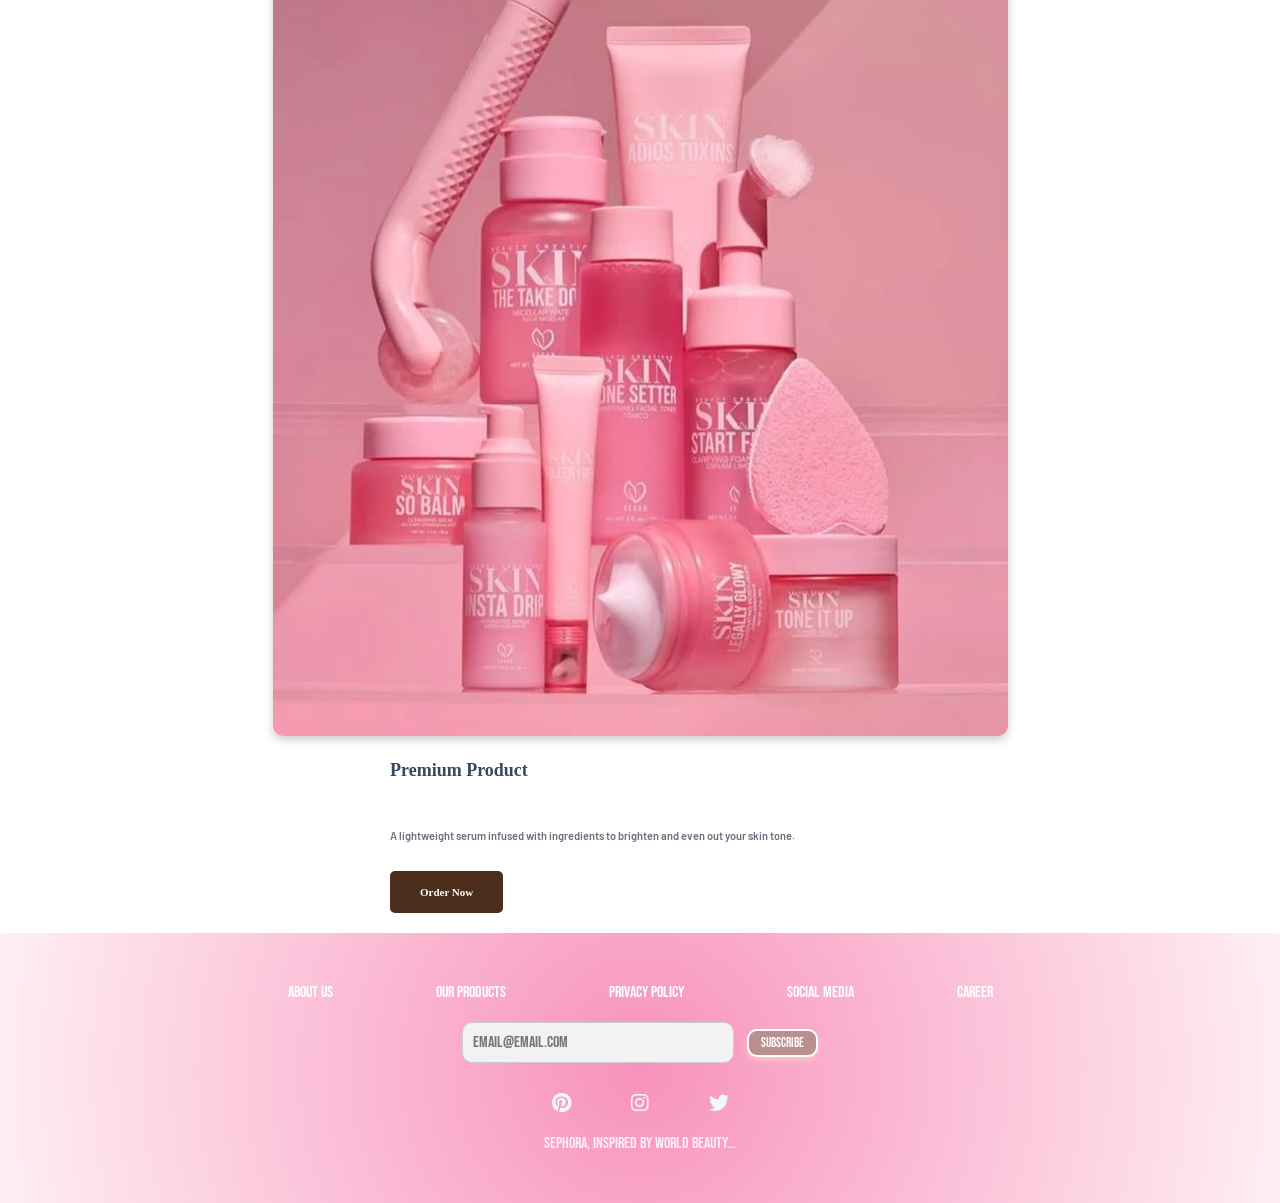
==== commit 64ab89ea: "Update projet page2.html" ====
--- a/projet page2.html
+++ b/projet page2.html
@@ -116,7 +116,7 @@
                
 <div class="card">
             <div class="contents">
-                <h1>NEW</h1>
+                <h2>NEW</h2>
                 <p> A gentle and effective cleansing oil that removes makeup and impurities while leaving your skin hydrated. </p>
                 <button>“Order Now”</button>
             </div>
--- a/projet page2.css
+++ b/projet page2.css
@@ -2,6 +2,7 @@
     margin: 0;
     padding: 0;
 }
+
 header{
   display :flex;
   justify-content: space-around;
@@ -45,7 +46,7 @@
     width: 28px; /* Taille uniforme des icônes */
     cursor: pointer; /* Change le curseur au survol */
   }
-a{
+header a{
     text-decoration: none;
     color: grey;
 }
@@ -54,9 +55,14 @@
     text-align:center;
     background-color: black;
     padding-top: 15px;
+    display:flex;
+    justify-content: center;
+    align-items: center;
 }
 .titre h1{
     color:white; 
+    margin-bottom: 13px;
+
 }
 .stuff{
     display:flex;
@@ -128,7 +134,7 @@
 
 }
 .line2 h3{
-    margin-right: 230px;
+    margin-right: 220px;
 }
 .line2 img{
     height:30px; 
@@ -137,6 +143,9 @@
 .line2 h3{
     font-family: "Roboto", sans-serif;
     color:gray; 
+}
+.line2 p{
+    margin-top: 4px;
 }
 .boite p{
     margin-bottom: 40px;
@@ -151,10 +160,12 @@
     width:600px; 
     background-color: black;
     border-radius: 25px;
+    display: flex;
+    justify-content: center;
 }
 .choice{
     display:flex; 
-    gap:20px;
+    gap:25px;
     height: 50px;
     
 }
@@ -165,6 +176,7 @@
     background-color:#F5F5F5;
     box-shadow: 10px 5px 5px grey;
     border-radius: 10px;
+    margin-right: 90px;
     
 } 
                 .shade-selector{
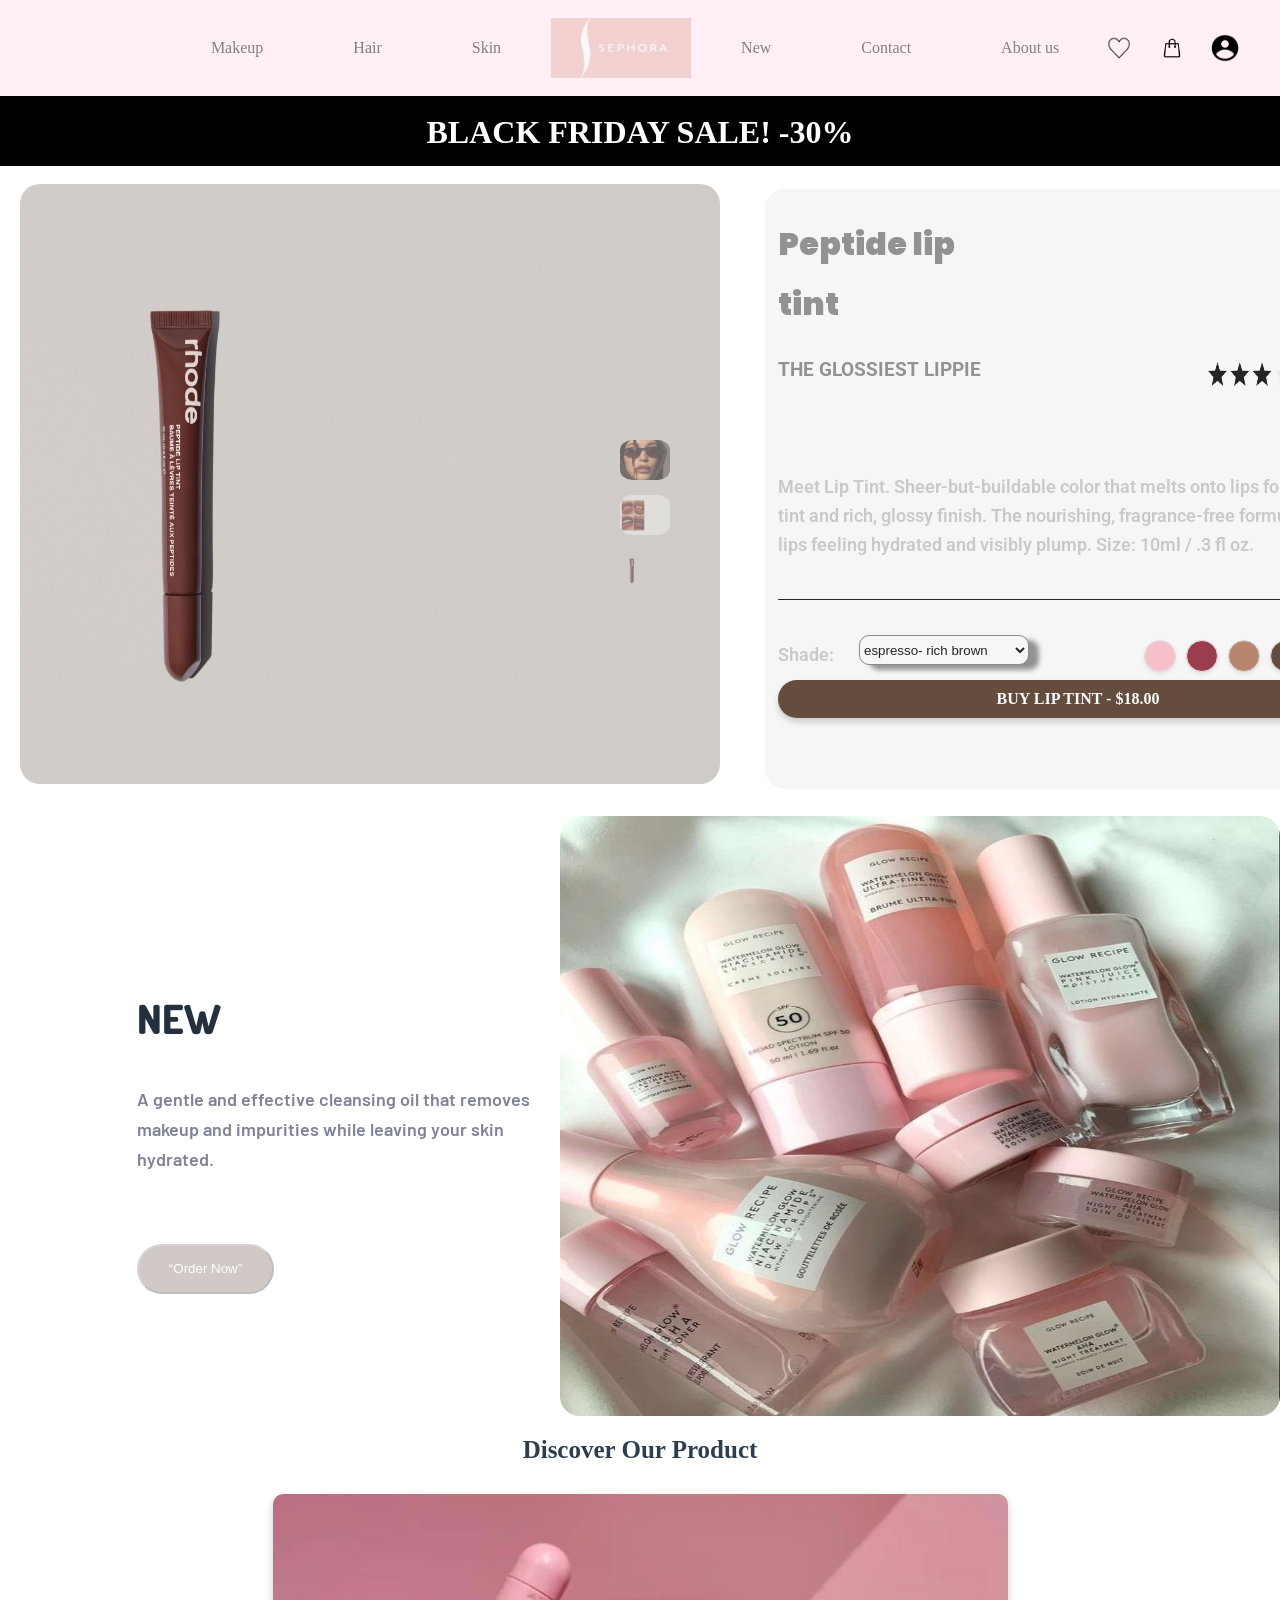
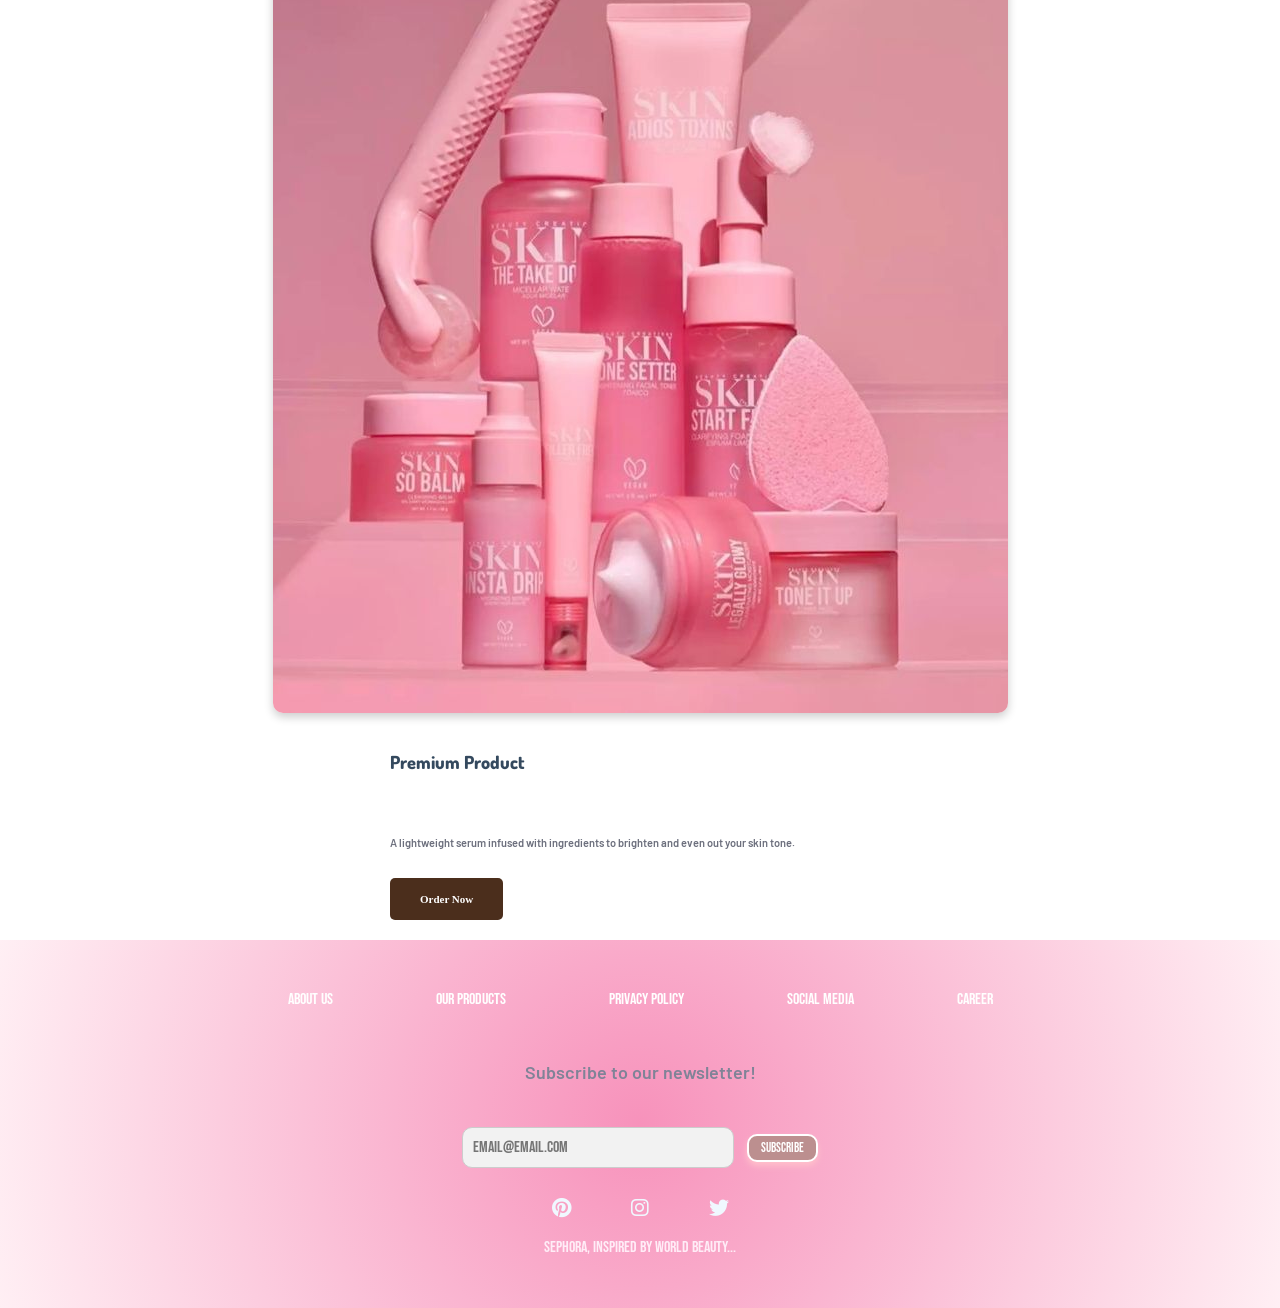
==== commit 2c655333: "Update projet page2.html" ====
--- a/projet page2.html
+++ b/projet page2.html
@@ -158,6 +158,7 @@
     </div>
 
     <div class="inscription">
+      <p>Subscribe to our newsletter!</p>
       <input class="email-input" type="text" placeholder="email@email.com">
       <input class="subscribe-button" type="submit" value="subscribe">
     </div>
--- a/projet page2.css
+++ b/projet page2.css
@@ -352,7 +352,7 @@
     color:#808397;
     margin-bottom: 40px;
 }
- h1{
+ h2{
     font-family: "Dosis",sans-serif;
     font-size: 40px;
     font-weight: 800;
